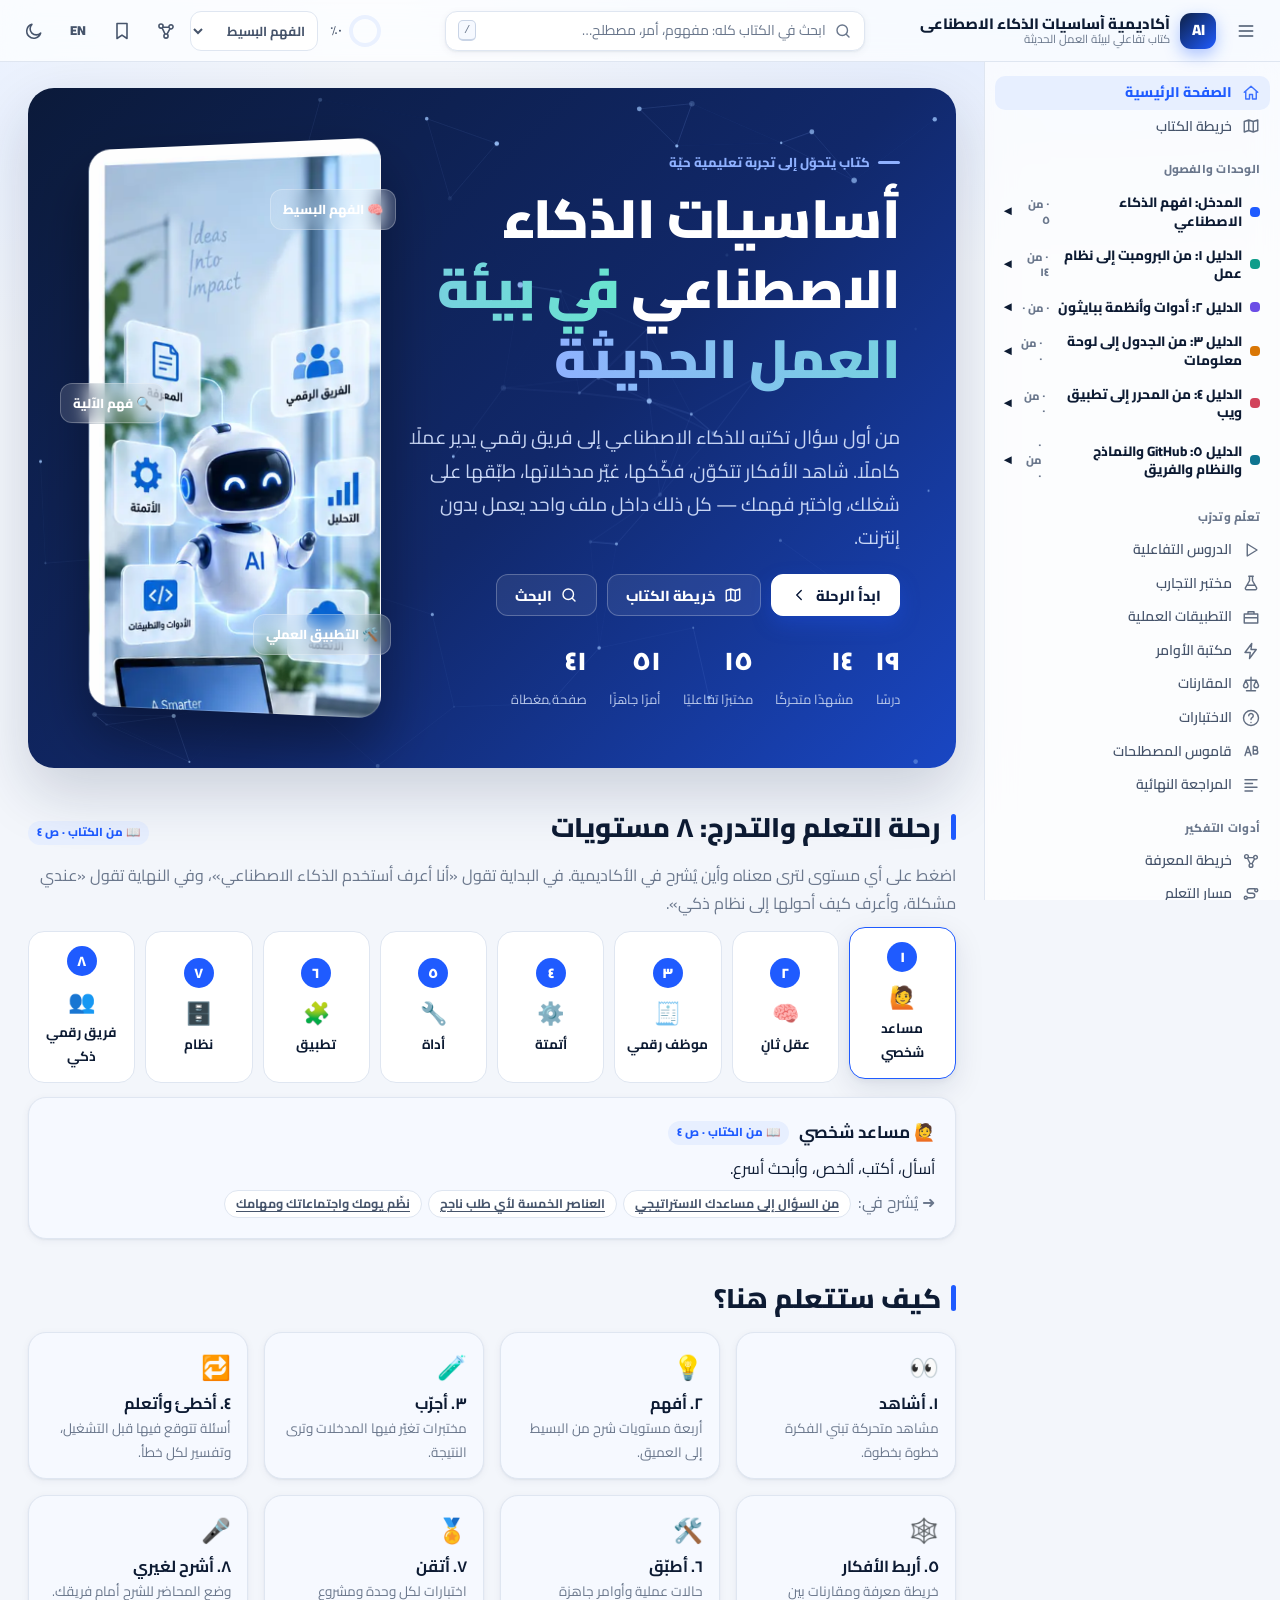
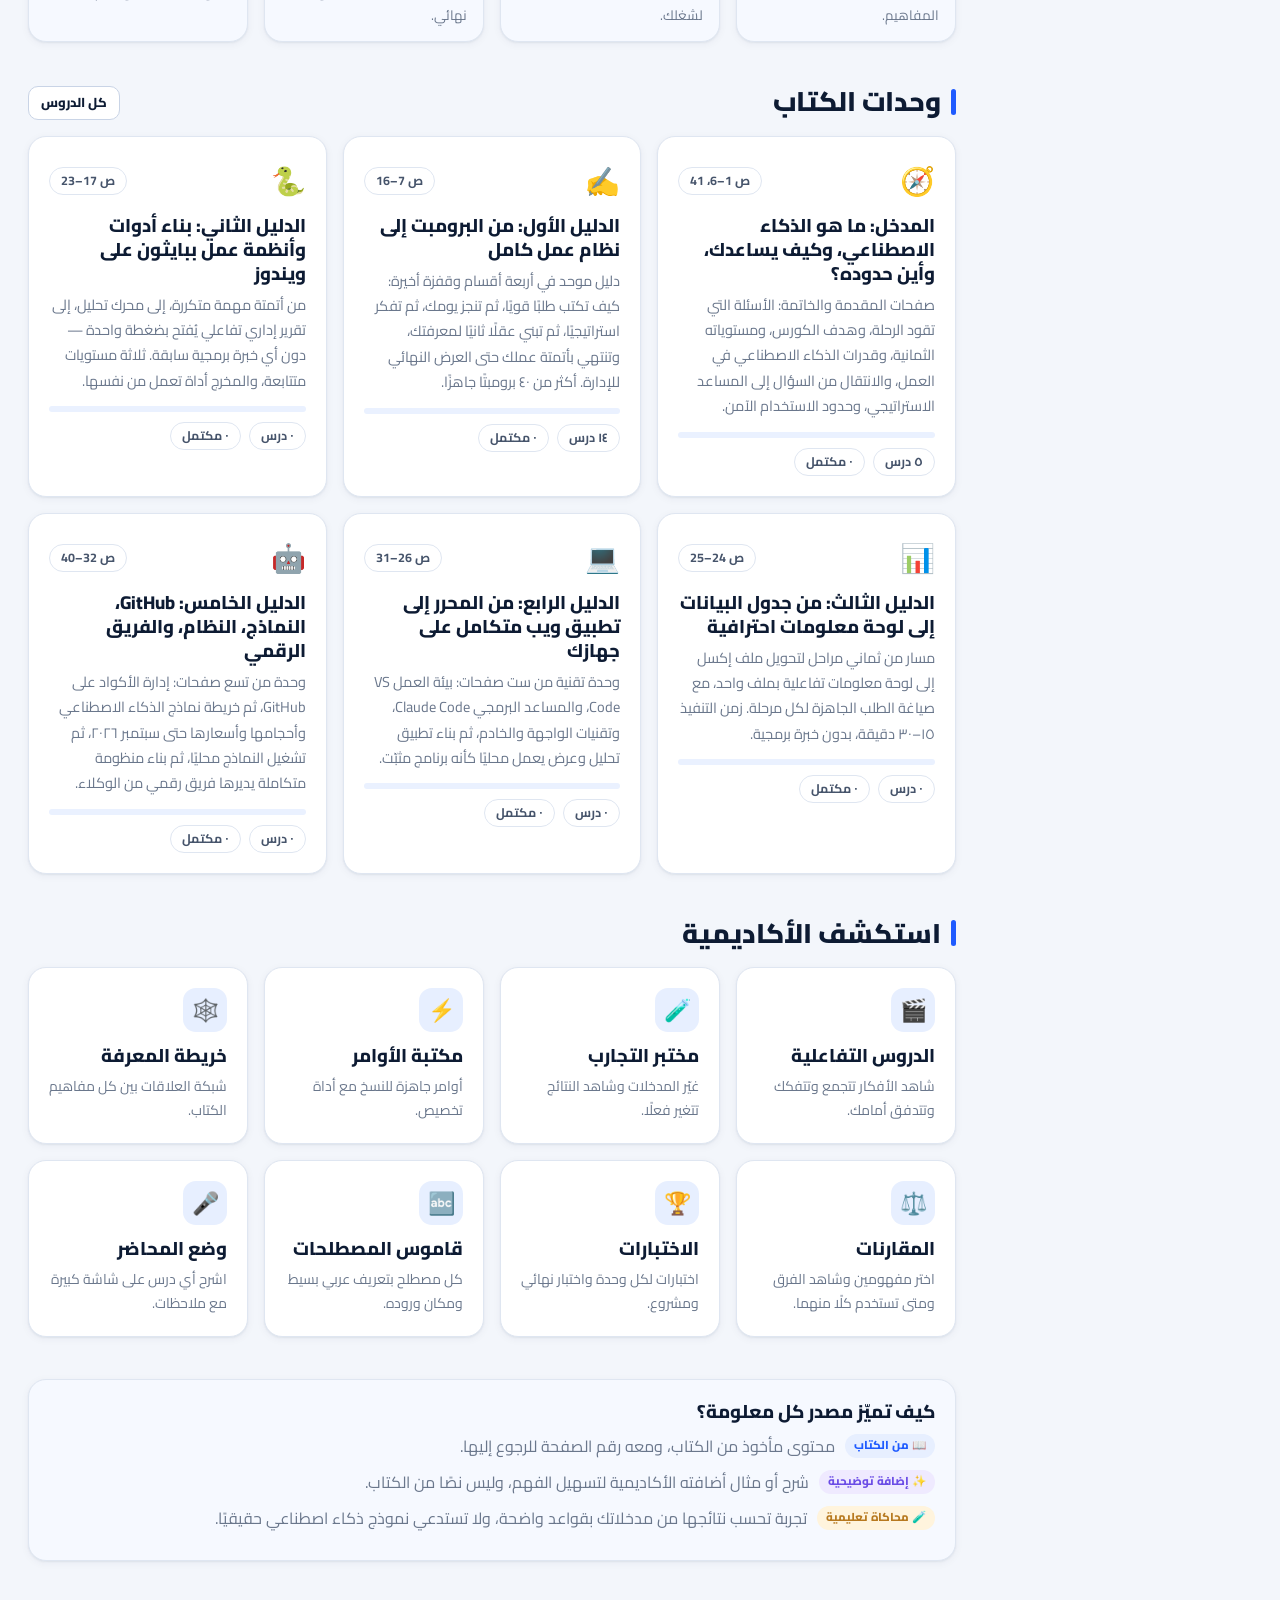
==== academy/AI-Essentials-Academy.html @ 734e6540 "Academy: interactive site engine and content for units 0-4 (work in progress) Co-Authored-By: Claude" ====
<!doctype html>
<html lang="ar" dir="rtl">
<head>
<meta charset="utf-8">
<meta name="viewport" content="width=device-width,initial-scale=1,viewport-fit=cover">
<title>أكاديمية أساسيات الذكاء الاصطناعي</title>
<meta name="description" content="أكاديمية تفاعلية كاملة مبنية على كتاب «أساسيات الذكاء الاصطناعي في بيئة العمل الحديثة» — دروس متدرجة، مشاهد متحركة، مختبرات، مكتبة أوامر، واختبارات. تعمل بدون إنترنت.">
<meta name="color-scheme" content="light dark">
<link rel="icon" href="data:image/svg+xml,%3Csvg xmlns='http://www.w3.org/2000/svg' viewBox='0 0 64 64'%3E%3Crect width='64' height='64' rx='16' fill='%231f5bff'/%3E%3Ctext x='32' y='42' font-size='28' font-family='Arial' font-weight='900' fill='white' text-anchor='middle'%3EAI%3C/text%3E%3C/svg%3E">
<script>
/* apply saved theme + language before first paint (no flash) */
(function(){try{var s=JSON.parse(localStorage.getItem("ai-essentials-academy.v1")||"{}");var d=document.documentElement;
var dark=s.theme==="dark"||((!s.theme||s.theme==="auto")&&window.matchMedia&&matchMedia("(prefers-color-scheme: dark)").matches);d.dataset.theme=dark?"dark":"light";
if(s.lang==="en"){d.lang="en";d.dir="ltr";}}catch(e){}})();
</script>
<style>
/* AI Essentials Academy — design system
   Identity follows the book: deep navy, electric blue, soft-blue cards, Cairo type.
   Tokens build on the Apps Factory token naming (design-factory/core/tokens.css). */
@font-face{font-family:"Cairo";src:url([data-uri]) format("woff2");font-weight:200 1000;font-display:swap}
:root{
  color-scheme:light;
  --bg:#f3f6fb;--bg-grad:radial-gradient(1200px 600px at 85% -10%,#dbe7ff 0,transparent 60%),radial-gradient(900px 500px at -10% 10%,#e8f0ff 0,transparent 55%);
  --surface:#ffffff;--surface-2:#f6f9ff;--surface-3:#eaf1ff;--glass:rgba(255,255,255,.72);
  --ink:#0d1b33;--ink-2:#46546b;--ink-3:#6a778c;
  --line:#dfe6f1;--line-2:#c9d4e6;
  --navy:#0e2147;--navy-2:#16306a;
  --accent:#1f5bff;--accent-2:#3b74ff;--accent-ink:#ffffff;--accent-soft:#e7efff;
  --teal:#0f9d8a;--teal-soft:#e2f6f2;--amber:#b7791f;--amber-soft:#fff4dd;--rose:#d1435b;--rose-soft:#ffe9ed;--violet:#6b4de6;--violet-soft:#efeaff;
  --ok:#0f8a5f;--ok-soft:#e3f6ee;--warn:#9a6400;--warn-soft:#fff3d6;--bad:#c23040;--bad-soft:#ffe8eb;
  --shadow-1:0 1px 2px rgba(14,33,71,.06),0 2px 8px rgba(14,33,71,.05);
  --shadow-2:0 10px 30px rgba(14,33,71,.10),0 2px 6px rgba(14,33,71,.05);
  --shadow-3:0 24px 60px rgba(14,33,71,.18);
  --r-sm:8px;--r-md:12px;--r-lg:18px;--r-xl:26px;
  --font:"Cairo","Segoe UI",Tahoma,Arial,sans-serif;--mono:ui-monospace,"Cascadia Mono",Consolas,monospace;
  --appbar:62px;--sidebar:296px;--ease:cubic-bezier(.2,.7,.2,1);--dur:220ms;
  --u0:#1f5bff;--u1:#0f9d8a;--u2:#6b4de6;--u3:#d97706;--u4:#d1435b;--u5:#0e7490;
}
:root[data-theme="dark"]{
  color-scheme:dark;
  --bg:#070d1a;--bg-grad:radial-gradient(1200px 600px at 85% -10%,#12245a 0,transparent 60%),radial-gradient(900px 500px at -10% 10%,#0e1d44 0,transparent 55%);
  --surface:#0f1729;--surface-2:#131d33;--surface-3:#1a2747;--glass:rgba(15,23,41,.72);
  --ink:#eaf0ff;--ink-2:#b2bed6;--ink-3:#8796b3;
  --line:#22304f;--line-2:#2f3f63;
  --navy:#0a1630;--navy-2:#15275a;
  --accent:#6f9bff;--accent-2:#8fb1ff;--accent-ink:#06122b;--accent-soft:#1a2a55;
  --teal:#3ccfb8;--teal-soft:#0f2f2c;--amber:#f2b552;--amber-soft:#33270f;--rose:#ff8197;--rose-soft:#3a1822;--violet:#a690ff;--violet-soft:#241c4a;
  --ok:#5fd6a4;--ok-soft:#0f3226;--warn:#f2c35a;--warn-soft:#352a0f;--bad:#ff8a98;--bad-soft:#3d1820;
  --shadow-1:0 1px 2px rgba(0,0,0,.35);--shadow-2:0 12px 30px rgba(0,0,0,.35);--shadow-3:0 24px 60px rgba(0,0,0,.5);
  --u0:#6f9bff;--u1:#3ccfb8;--u2:#a690ff;--u3:#f2b552;--u4:#ff8197;--u5:#5cc8e0;
}
*,*::before,*::after{box-sizing:border-box}
html{font-family:var(--font);font-size:16px;-webkit-text-size-adjust:100%;scroll-padding-top:calc(var(--appbar) + 16px)}
body{margin:0;background:var(--bg);background-image:var(--bg-grad);background-attachment:fixed;color:var(--ink);line-height:1.75;min-width:300px}
html[lang="en"] body{line-height:1.6}
button,input,select,textarea{font:inherit;color:inherit}
button{cursor:pointer}
a{color:var(--accent);text-decoration-thickness:1px;text-underline-offset:3px}
img{max-width:100%;display:block}
:focus-visible{outline:3px solid var(--accent);outline-offset:2px;border-radius:6px}
::selection{background:var(--accent-soft)}
[hidden]{display:none!important}
.sr{position:absolute!important;width:1px;height:1px;overflow:hidden;clip:rect(0 0 0 0);white-space:nowrap}
.skip{position:fixed;top:8px;inset-inline-start:8px;z-index:200;background:var(--surface);padding:8px 14px;border-radius:8px;transform:translateY(-200%)}
.skip:focus{transform:none}
code,kbd,.mono{font-family:var(--mono);font-size:.9em;direction:ltr;unicode-bidi:isolate}
kbd{border:1px solid var(--line-2);border-bottom-width:2px;border-radius:5px;padding:0 5px;background:var(--surface-2);font-size:.75em}
.ltr{direction:ltr;unicode-bidi:isolate}

/* ---------- App bar ---------- */
.appbar{position:fixed;inset-inline:0;top:0;height:var(--appbar);z-index:60;display:flex;align-items:center;gap:10px;padding:0 14px;background:var(--glass);backdrop-filter:saturate(1.6) blur(14px);-webkit-backdrop-filter:saturate(1.6) blur(14px);border-bottom:1px solid var(--line)}
.brand{display:flex;align-items:center;gap:10px;text-decoration:none;color:var(--ink);min-width:0}
.brand-mark{width:36px;height:36px;border-radius:11px;background:linear-gradient(135deg,var(--navy) 0,var(--accent) 100%);display:grid;place-items:center;color:#fff;font-weight:900;font-size:15px;box-shadow:0 6px 16px rgba(31,91,255,.35);flex:none}
.brand-text{display:flex;flex-direction:column;line-height:1.15;min-width:0}
.brand-text b{font-size:15px;font-weight:800;white-space:nowrap;overflow:hidden;text-overflow:ellipsis}
.brand-text small{font-size:11.5px;color:var(--ink-3);white-space:nowrap}
.searchbtn{flex:1;max-width:420px;margin-inline:auto;display:flex;align-items:center;gap:8px;height:40px;padding:0 12px;border-radius:12px;border:1px solid var(--line);background:var(--surface);color:var(--ink-3);font-size:14px;box-shadow:var(--shadow-1)}
.searchbtn span{flex:1;text-align:start}
.bar-actions{display:flex;align-items:center;gap:4px}
.iconbtn{width:40px;height:40px;border-radius:11px;border:1px solid transparent;background:transparent;display:inline-grid;place-items:center;color:var(--ink-2);position:relative;flex:none}
.iconbtn:hover{background:var(--surface-3);color:var(--ink)}
.iconbtn[aria-pressed="true"]{background:var(--accent-soft);color:var(--accent)}
.iconbtn .dot{position:absolute;top:7px;inset-inline-end:7px;min-width:16px;height:16px;border-radius:8px;background:var(--accent);color:var(--accent-ink);font-size:10px;font-weight:800;display:grid;place-items:center;padding:0 4px}
.ring{display:flex;align-items:center;gap:6px;padding:0 8px;height:40px;border-radius:12px;text-decoration:none;color:var(--ink-2);font-weight:700;font-size:13px}
.ring:hover{background:var(--surface-3)}
.ring svg{transform:rotate(-90deg)}
.lvl{height:40px;border-radius:11px;border:1px solid var(--line);background:var(--surface);padding:0 8px;font-size:13px;font-weight:700;color:var(--ink-2);max-width:150px}
.lang{font-weight:900;font-size:13px}
.menu-btn{display:none}
.readbar{position:fixed;top:var(--appbar);inset-inline:0;height:3px;z-index:59;background:transparent}
.readbar i{display:block;height:100%;width:0;background:linear-gradient(90deg,var(--accent),var(--teal));transition:width 80ms linear}
html[dir="rtl"] .readbar i{margin-inline-start:auto}

/* ---------- Sidebar ---------- */
.sidebar{position:fixed;top:var(--appbar);bottom:0;inset-inline-start:0;width:var(--sidebar);z-index:50;background:var(--glass);backdrop-filter:blur(14px);-webkit-backdrop-filter:blur(14px);border-inline-end:1px solid var(--line);overflow-y:auto;padding:14px 10px 40px;scrollbar-width:thin;transition:transform var(--dur) var(--ease)}
body.nav-collapsed .sidebar{transform:translateX(100%)}
html[dir="ltr"] body.nav-collapsed .sidebar{transform:translateX(-100%)}
.nav-group{margin-bottom:10px}
.nav-label{font-size:11.5px;font-weight:800;letter-spacing:.02em;color:var(--ink-3);padding:6px 10px;text-transform:uppercase}
.nav a,.nav button.navlink{display:flex;align-items:center;gap:10px;width:100%;padding:7px 10px;border-radius:10px;color:var(--ink-2);text-decoration:none;font-size:14px;font-weight:600;border:0;background:none;text-align:start;line-height:1.4}
.nav a:hover,.nav button.navlink:hover{background:var(--surface-3);color:var(--ink)}
.nav a[aria-current="page"]{background:var(--accent-soft);color:var(--accent);font-weight:800}
.nav .ico{width:18px;height:18px;flex:none;opacity:.85}
.unit-toggle{display:flex;align-items:center;gap:8px;width:100%;padding:8px 10px;border-radius:10px;border:0;background:none;text-align:start;color:var(--ink);font-weight:800;font-size:13.5px;line-height:1.35}
.unit-toggle:hover{background:var(--surface-3)}
.unit-toggle .chev{margin-inline-start:auto;transition:transform var(--dur)}
.unit-toggle[aria-expanded="false"] .chev{transform:rotate(90deg)}
html[dir="ltr"] .unit-toggle[aria-expanded="false"] .chev{transform:rotate(-90deg)}
.unit-dot{width:10px;height:10px;border-radius:4px;flex:none}
.unit-lessons{padding-inline-start:14px;border-inline-start:2px solid var(--line);margin-inline-start:14px}
.unit-lessons a{font-size:13.2px;font-weight:600;padding:6px 10px}
.lesson-state{width:16px;height:16px;border-radius:50%;border:2px solid var(--line-2);flex:none;display:grid;place-items:center}
.lesson-state.done{background:var(--ok);border-color:var(--ok)}
.lesson-state.done::after{content:"";width:6px;height:3px;border:2px solid #fff;border-top:0;border-inline-end:0;transform:rotate(-45deg) translate(1px,-1px)}
html[dir="rtl"] .lesson-state.done::after{transform:rotate(-45deg) scaleX(-1) translate(-1px,-1px)}
.lesson-state.seen{border-color:var(--accent)}
.scrim{position:fixed;inset:0;background:rgba(5,12,28,.45);z-index:45;opacity:0;pointer-events:none;transition:opacity var(--dur)}

/* ---------- Main ---------- */
.main{padding:calc(var(--appbar) + 26px) 28px 80px;margin-inline-start:var(--sidebar);transition:margin var(--dur) var(--ease);min-height:100vh}
body.nav-collapsed .main{margin-inline-start:0}
.wrap{max-width:1120px;margin:0 auto}
.narrow{max-width:860px;margin:0 auto}
.view-enter{animation:viewIn .38s var(--ease)}
@keyframes viewIn{from{opacity:0;transform:translateY(10px)}to{opacity:1;transform:none}}
h1,h2,h3,h4{line-height:1.3;margin:0 0 .5em;color:var(--ink)}
h1[tabindex="-1"]:focus{outline:none}
h1{font-size:clamp(28px,4vw,44px);font-weight:900;letter-spacing:-.01em}
h2{font-size:clamp(21px,2.4vw,27px);font-weight:850}
h3{font-size:18.5px;font-weight:800}
h4{font-size:16px;font-weight:800}
p{margin:0 0 .9em}
.lead{font-size:clamp(16.5px,1.6vw,19px);color:var(--ink-2)}
.muted{color:var(--ink-3)}
.eyebrow{display:inline-flex;align-items:center;gap:8px;font-size:13px;font-weight:800;color:var(--accent);margin-bottom:10px}
.eyebrow::before{content:"";width:22px;height:3px;border-radius:2px;background:currentColor}
.section{margin:42px 0}
.section-head{display:flex;align-items:flex-end;justify-content:space-between;gap:16px;margin-bottom:16px;flex-wrap:wrap}
.section-head h2{margin:0;display:flex;align-items:center;gap:10px}
.section-head h2::before{content:"";width:5px;height:26px;border-radius:3px;background:var(--accent)}
.grid{display:grid;gap:16px}
.g2{grid-template-columns:repeat(auto-fit,minmax(min(100%,320px),1fr))}
.g3{grid-template-columns:repeat(auto-fit,minmax(min(100%,250px),1fr))}
.g4{grid-template-columns:repeat(auto-fit,minmax(min(100%,200px),1fr))}
.row{display:flex;gap:10px;align-items:center;flex-wrap:wrap}
.spacer{flex:1}

/* ---------- Cards & chips ---------- */
.card{background:var(--surface);border:1px solid var(--line);border-radius:var(--r-lg);padding:20px;box-shadow:var(--shadow-1);position:relative}
.card.soft{background:var(--surface-2)}
.card.hover{transition:transform var(--dur) var(--ease),box-shadow var(--dur),border-color var(--dur)}
.card.hover:hover{transform:translateY(-3px);box-shadow:var(--shadow-2);border-color:var(--line-2)}
a.card{text-decoration:none;color:inherit;display:block}
.card h3{margin-bottom:6px}
.card-ico{width:44px;height:44px;border-radius:13px;display:grid;place-items:center;background:var(--accent-soft);color:var(--accent);margin-bottom:12px}
.chip{display:inline-flex;align-items:center;gap:6px;height:28px;padding:0 11px;border-radius:999px;border:1px solid var(--line);background:var(--surface);font-size:12.5px;font-weight:700;color:var(--ink-2);white-space:nowrap}
button.chip:hover{border-color:var(--accent);color:var(--accent)}
.chip[aria-pressed="true"],.chip.on{background:var(--accent);border-color:var(--accent);color:var(--accent-ink)}
.badge{display:inline-flex;align-items:center;gap:5px;font-size:11.5px;font-weight:800;padding:2px 9px;border-radius:999px;white-space:nowrap;line-height:1.7}
.badge.book{background:var(--accent-soft);color:var(--accent)}
.badge.add{background:var(--violet-soft);color:var(--violet)}
.badge.sim{background:var(--amber-soft);color:var(--amber)}
.badge.ok{background:var(--ok-soft);color:var(--ok)}
.badge.u{color:#fff}
.pg{display:inline-flex;align-items:center;gap:3px;font-size:11px;font-weight:800;padding:0 7px;border-radius:6px;background:var(--accent-soft);color:var(--accent);text-decoration:none;vertical-align:middle;line-height:1.8;margin-inline:2px;border:0}
.pg:hover{background:var(--accent);color:var(--accent-ink)}
.btn{display:inline-flex;align-items:center;justify-content:center;gap:8px;height:42px;padding:0 18px;border-radius:12px;border:1px solid var(--line-2);background:var(--surface);color:var(--ink);font-weight:800;font-size:14.5px;text-decoration:none;transition:background var(--dur),transform 120ms,box-shadow var(--dur);white-space:nowrap}
.btn:hover{background:var(--surface-3)}
.btn:active{transform:scale(.98)}
.btn.primary{background:var(--accent);border-color:var(--accent);color:var(--accent-ink);box-shadow:0 8px 20px rgba(31,91,255,.28)}
.btn.primary:hover{background:var(--accent-2)}
.btn.ghost{background:transparent;border-color:transparent}
.btn.ghost:hover{background:var(--surface-3)}
.btn.sm{height:34px;padding:0 12px;font-size:13px;border-radius:10px}
.btn.danger{color:var(--bad);border-color:var(--bad-soft)}
.btn:disabled{opacity:.5;cursor:not-allowed}
.callout{border-radius:var(--r-md);padding:14px 16px;border:1px solid var(--line);background:var(--surface-2);margin:14px 0}
.callout.tip{background:var(--teal-soft);border-color:transparent}
.callout.warn{background:var(--amber-soft);border-color:transparent}
.callout.bad{background:var(--bad-soft);border-color:transparent}
.callout.key{background:linear-gradient(135deg,var(--navy),var(--navy-2));color:#eaf0ff;border:0}
.callout.key strong{color:#fff}
.callout b.t,.callout strong.t{display:block;margin-bottom:4px}
.empty{text-align:center;padding:40px 16px;color:var(--ink-3)}
.empty .big{font-size:40px;margin-bottom:6px}

/* ---------- Prose (rendered markdown) ---------- */
.prose{font-size:16.5px}
.prose p{margin:0 0 1em}
.prose ul,.prose ol{margin:0 0 1em;padding-inline-start:1.3em}
.prose li{margin:.25em 0}
.prose li::marker{color:var(--accent)}
.prose strong{font-weight:800;color:var(--ink)}
.prose h4{margin-top:1.2em}
.prose blockquote{margin:1em 0;padding:10px 16px;border-inline-start:4px solid var(--accent);background:var(--surface-2);border-radius:0 10px 10px 0;color:var(--ink-2)}
html[dir="rtl"] .prose blockquote{border-radius:10px 0 0 10px}
.prose table{width:100%;border-collapse:collapse;margin:1em 0;font-size:14.5px;display:block;overflow-x:auto}
.prose th,.prose td{border-bottom:1px solid var(--line);padding:8px 10px;text-align:start;vertical-align:top}
.prose th{background:var(--surface-3);font-weight:800}
.term{border:0;background:none;padding:0;color:inherit;font:inherit;font-weight:700;border-bottom:2px dotted var(--accent);cursor:help}
.xref{font-weight:700}

/* ---------- Home ---------- */
.hero{position:relative;border-radius:var(--r-xl);overflow:hidden;background:linear-gradient(135deg,#0b1a3a 0,#11286a 55%,#1f5bff 130%);color:#eaf0ff;padding:clamp(26px,5vw,56px);min-height:440px;display:grid;grid-template-columns:1.25fr .75fr;gap:30px;align-items:center;box-shadow:var(--shadow-3);isolation:isolate}
.hero canvas{position:absolute;inset:0;width:100%;height:100%;z-index:-1;opacity:.9}
.hero h1{color:#fff;font-size:clamp(30px,4.6vw,54px)}
.hero h1 em{font-style:normal;background:linear-gradient(90deg,#8fb1ff,#69e3cf);-webkit-background-clip:text;background-clip:text;color:transparent}
.hero .lead{color:#c8d6f5}
.hero .btn{border-color:rgba(255,255,255,.25);background:rgba(255,255,255,.08);color:#fff}
.hero .btn:hover{background:rgba(255,255,255,.16)}
.hero .btn.primary{background:#fff;color:#0b1a3a;border-color:#fff}
.hero-art{position:relative;height:100%;min-height:360px}
.hero-art .photo{position:absolute;inset:0;border-radius:22px;background-size:cover;background-position:center top;box-shadow:0 30px 60px rgba(0,0,0,.4);transform:perspective(900px) rotateY(-8deg);border:1px solid rgba(255,255,255,.2)}
html[dir="ltr"] .hero-art .photo{transform:perspective(900px) rotateY(8deg)}
.floaty{position:absolute;padding:8px 12px;border-radius:12px;background:rgba(255,255,255,.14);backdrop-filter:blur(10px);-webkit-backdrop-filter:blur(10px);border:1px solid rgba(255,255,255,.25);font-size:13px;font-weight:800;color:#fff;animation:floaty 6s ease-in-out infinite}
@keyframes floaty{50%{transform:translateY(-8px)}}
.stats{display:flex;gap:22px;flex-wrap:wrap;margin-top:22px}
.stat b{display:block;font-size:26px;font-weight:900;color:#fff}
.stat span{font-size:13px;color:#b9c8ea}
.journey{display:grid;grid-template-columns:repeat(8,1fr);gap:10px;position:relative}
.jstep{background:var(--surface);border:1px solid var(--line);border-radius:16px;padding:14px 10px;text-align:center;position:relative;transition:transform var(--dur),box-shadow var(--dur);cursor:pointer;color:inherit;font:inherit}
.jstep:hover,.jstep[aria-pressed="true"]{transform:translateY(-4px);box-shadow:var(--shadow-2);border-color:var(--accent)}
.jstep .n{width:30px;height:30px;border-radius:50%;background:var(--accent);color:#fff;display:grid;place-items:center;margin:0 auto 6px;font-weight:900;font-size:14px}
.jstep b{display:block;font-size:13.5px}
.unit-card{overflow:hidden}
.unit-card::before{content:"";position:absolute;inset-inline-start:0;top:0;bottom:0;width:5px;background:var(--uc)}
.unit-card .meta{display:flex;gap:8px;flex-wrap:wrap;margin-top:10px}
.bar{height:6px;border-radius:3px;background:var(--surface-3);overflow:hidden}
.bar i{display:block;height:100%;background:var(--uc,var(--accent));border-radius:3px;transition:width .6s var(--ease)}

/* ---------- Lesson ---------- */
.crumbs{display:flex;gap:6px;align-items:center;flex-wrap:wrap;font-size:13px;color:var(--ink-3);margin-bottom:14px}
.crumbs a{color:var(--ink-3);text-decoration:none}
.crumbs a:hover{color:var(--accent)}
.lesson-head{position:relative;border-radius:var(--r-xl);padding:clamp(22px,4vw,40px);background:linear-gradient(135deg,var(--navy),var(--navy-2));color:#eaf0ff;overflow:hidden;margin-bottom:22px;box-shadow:var(--shadow-2)}
.lesson-head::after{content:"";position:absolute;width:420px;height:420px;border-radius:50%;background:radial-gradient(circle,var(--uc) 0,transparent 70%);opacity:.45;inset-inline-end:-120px;top:-160px;pointer-events:none}
.lesson-head h1{color:#fff;font-size:clamp(26px,3.6vw,40px);position:relative;z-index:1}
.lesson-head .lead{color:#c8d6f5;position:relative;z-index:1;max-width:760px}
.lesson-head .row{position:relative;z-index:1}
.lesson-head .chip{background:rgba(255,255,255,.1);border-color:rgba(255,255,255,.2);color:#eaf0ff}
.lesson-head .pg{background:rgba(255,255,255,.16);color:#fff}
.layout-lesson{display:grid;grid-template-columns:minmax(0,1fr) 250px;gap:28px;align-items:start}
.toc{position:sticky;top:calc(var(--appbar) + 20px);font-size:13.5px}
.toc a{display:block;padding:5px 10px;border-inline-start:2px solid var(--line);color:var(--ink-3);text-decoration:none;font-weight:600}
.toc a.on{border-color:var(--accent);color:var(--accent);font-weight:800}
.toc .card{padding:14px}
.lesson-section{margin-bottom:34px;scroll-margin-top:calc(var(--appbar) + 20px)}
.sec-title{display:flex;align-items:center;gap:10px;flex-wrap:wrap;margin-bottom:12px}
.sec-title h2{margin:0;font-size:22px}
.sec-ico{width:38px;height:38px;border-radius:12px;display:grid;place-items:center;font-size:19px;background:var(--accent-soft);flex:none}
.levels{display:flex;gap:6px;padding:5px;border-radius:14px;background:var(--surface-3);margin-bottom:14px;overflow-x:auto;scrollbar-width:none}
.levels button{flex:1;min-width:max-content;border:0;background:transparent;padding:9px 14px;border-radius:10px;font-weight:800;font-size:14px;color:var(--ink-2);display:flex;align-items:center;justify-content:center;gap:6px}
.levels button[aria-selected="true"]{background:var(--surface);color:var(--accent);box-shadow:var(--shadow-1)}
.level-panel{animation:viewIn .3s var(--ease)}
.qcard{display:grid;grid-template-columns:repeat(auto-fit,minmax(min(100%,240px),1fr));gap:10px}
.qcard .q{border:1px solid var(--line);border-radius:14px;padding:12px 14px;background:var(--surface)}
.qcard .q b{display:flex;gap:6px;align-items:center;font-size:13px;color:var(--accent);margin-bottom:4px}
.qcard .q p{margin:0;font-size:14.5px;color:var(--ink-2)}
.keypoints{list-style:none;padding:0;margin:0;display:grid;gap:8px}
.keypoints li{display:flex;gap:10px;align-items:flex-start;padding:10px 14px;border-radius:12px;background:var(--surface-2);border:1px solid var(--line)}
.keypoints li::before{content:"✦";color:var(--accent);font-weight:900}
.pager{display:grid;grid-template-columns:1fr 1fr;gap:14px;margin-top:40px}
.pager a{display:block;padding:16px 18px;border-radius:16px;border:1px solid var(--line);background:var(--surface);text-decoration:none;color:var(--ink);transition:border-color var(--dur),transform var(--dur)}
.pager a:hover{border-color:var(--accent);transform:translateY(-2px)}
.pager small{display:block;color:var(--ink-3);font-weight:700;font-size:12.5px}
.pager b{font-size:15.5px}
.pager .next{text-align:end}
.related{display:flex;flex-wrap:wrap;gap:8px}
.note-box textarea{width:100%;min-height:110px;border-radius:12px;border:1px solid var(--line);background:var(--surface);padding:12px;resize:vertical;line-height:1.6}
.save-state{font-size:12.5px;color:var(--ink-3)}

/* ---------- Scenes ---------- */
.scene{border-radius:var(--r-lg);border:1px solid var(--line);background:var(--surface);overflow:hidden;box-shadow:var(--shadow-1)}
.scene-top{display:flex;align-items:center;gap:10px;padding:12px 16px;border-bottom:1px solid var(--line);flex-wrap:wrap}
.scene-top h3{margin:0;font-size:16px}
.stage{position:relative;background:linear-gradient(180deg,var(--surface-2),var(--surface));aspect-ratio:16/8.4;min-height:240px}
.stage svg{width:100%;height:100%;display:block}
.stage svg text{font-family:var(--font)}
.s-el{transition:transform .7s var(--ease),opacity .55s var(--ease),fill .4s,stroke .4s;transform-box:fill-box;transform-origin:center}
.s-el.clickable{cursor:pointer}
.s-el.clickable:hover .s-box,.s-el.clickable:focus .s-box{stroke:var(--accent);stroke-width:2.5}
.s-el.dim{opacity:.18}
.s-el.hide{opacity:0;pointer-events:none}
.s-el.pulse .s-box{animation:pulse 1.4s ease-in-out infinite}
@keyframes pulse{50%{stroke-width:4;stroke:var(--accent)}}
.s-box{fill:var(--surface);stroke:var(--line-2);stroke-width:1.5}
.s-el.hl .s-box{fill:var(--accent-soft);stroke:var(--accent);stroke-width:2.2}
.s-el.good .s-box{fill:var(--ok-soft);stroke:var(--ok)}
.s-el.bad .s-box{fill:var(--bad-soft);stroke:var(--bad)}
.s-el.warn .s-box{fill:var(--warn-soft);stroke:var(--warn)}
.s-label{fill:var(--ink);font-weight:800;font-size:19px}
.s-sub{fill:var(--ink-3);font-weight:700;font-size:14px}
.s-ico{font-size:26px}
.s-link{stroke:var(--line-2);stroke-width:2;fill:none;transition:opacity .5s,stroke .4s}
.s-link.on{stroke:var(--accent);stroke-dasharray:6 6;animation:dash 1s linear infinite}
.s-link.hide{opacity:0}
@keyframes dash{to{stroke-dashoffset:-24}}
.s-dot{fill:var(--accent)}
.s-zone{fill:var(--accent);opacity:.08;transition:opacity .5s}
.caption{padding:14px 18px;min-height:92px;border-top:1px solid var(--line);font-size:15.5px}
.caption b.step-t{display:block;color:var(--accent);font-size:13px;margin-bottom:2px}
.caption p{margin:0}
.scene-ctrl{display:flex;align-items:center;gap:6px;padding:10px 12px;border-top:1px solid var(--line);background:var(--surface-2);flex-wrap:wrap}
.steps-dots{display:flex;gap:5px;margin-inline:6px;flex-wrap:wrap}
.steps-dots button{width:26px;height:26px;border-radius:8px;border:1px solid var(--line-2);background:var(--surface);font-size:12px;font-weight:800;color:var(--ink-2)}
.steps-dots button[aria-current="step"]{background:var(--accent);color:var(--accent-ink);border-color:var(--accent)}
.speed{height:34px;border-radius:10px;border:1px solid var(--line);background:var(--surface);font-size:13px;font-weight:700;padding:0 6px}
.info-pop{position:absolute;max-width:280px;background:var(--surface);border:1px solid var(--line-2);border-radius:12px;box-shadow:var(--shadow-2);padding:10px 12px;font-size:13.5px;z-index:5;animation:viewIn .2s}
.info-pop b{display:block;color:var(--accent)}
.predict{padding:14px 18px;border-top:1px solid var(--line);background:var(--amber-soft)}
.predict .opts{display:flex;gap:8px;flex-wrap:wrap;margin-top:8px}

/* ---------- Labs ---------- */
.lab{border-radius:var(--r-lg);border:1px solid var(--line);background:var(--surface);box-shadow:var(--shadow-1);overflow:hidden}
.lab-head{padding:16px 18px;border-bottom:1px solid var(--line);display:flex;gap:12px;align-items:flex-start;flex-wrap:wrap}
.lab-head h3{margin:0}
.lab-body{display:grid;grid-template-columns:minmax(0,.9fr) minmax(0,1.1fr);gap:0}
.lab-in{padding:18px;border-inline-end:1px solid var(--line);background:var(--surface-2)}
.lab-out{padding:18px;min-width:0}
.lab-why{padding:14px 18px;border-top:1px solid var(--line);background:var(--teal-soft)}
.lab-lesson{padding:12px 18px;border-top:1px solid var(--line);font-weight:700}
.field{margin-bottom:14px}
.field>label,.field>.lbl{display:flex;justify-content:space-between;gap:8px;font-weight:800;font-size:13.5px;margin-bottom:5px}
.field output,.field .val{color:var(--accent);font-weight:900}
.field input[type=text],.field input[type=number],.field textarea,.field select{width:100%;border:1px solid var(--line-2);border-radius:10px;background:var(--surface);padding:9px 11px;font-size:14.5px}
.field textarea{min-height:76px;resize:vertical;line-height:1.55}
.field small{display:block;color:var(--ink-3);font-size:12.5px;margin-top:3px}
input[type=range]{width:100%;accent-color:var(--accent)}
input[type=checkbox],input[type=radio]{accent-color:var(--accent);width:17px;height:17px}
.check{display:flex;gap:8px;align-items:center;font-weight:600;font-size:14px;margin:5px 0;cursor:pointer}
.meter{height:12px;border-radius:7px;background:var(--surface-3);overflow:hidden}
.meter i{display:block;height:100%;border-radius:7px;transition:width .5s var(--ease),background .4s}
.kpis{display:grid;grid-template-columns:repeat(auto-fit,minmax(130px,1fr));gap:10px;margin-bottom:12px}
.kpi{border:1px solid var(--line);border-radius:14px;padding:10px 12px;background:var(--surface)}
.kpi small{display:block;color:var(--ink-3);font-weight:700;font-size:12px}
.kpi b{font-size:22px;font-weight:900}
.kpi.bad b{color:var(--bad)}.kpi.ok b{color:var(--ok)}
.tbl{width:100%;border-collapse:collapse;font-size:13.5px}
.tbl th,.tbl td{padding:6px 8px;border-bottom:1px solid var(--line);text-align:start;white-space:nowrap}
.tbl th{background:var(--surface-3);font-weight:800;position:sticky;top:0}
.tbl tr.flag td{background:var(--bad-soft)}
.tbl tr.warnrow td{background:var(--warn-soft)}
.tbl-wrap{max-height:280px;overflow:auto;border:1px solid var(--line);border-radius:12px}
.bars .b{display:grid;grid-template-columns:110px 1fr 54px;gap:8px;align-items:center;font-size:13.5px;margin:5px 0}
.bars .b i{display:block;height:16px;border-radius:5px;background:var(--accent);transition:width .45s var(--ease)}
.bars .b span{font-weight:800;text-align:end;font-variant-numeric:tabular-nums}
.log{font-family:var(--mono);font-size:12.5px;background:#0b1428;color:#cfe0ff;border-radius:12px;padding:12px;max-height:240px;overflow:auto;direction:ltr;text-align:left;line-height:1.6}
.log .ar{font-family:var(--font);direction:rtl;unicode-bidi:isolate}
.log .ok{color:#7ff0c0}.log .bad{color:#ff9aa8}.log .warn{color:#ffd77a}.log .dim{color:#7f93bd}
.tokens{display:flex;flex-wrap:wrap;gap:4px;margin:8px 0}
.tok{padding:2px 7px;border-radius:6px;font-size:13.5px;font-weight:700;border:1px solid transparent}
.prob{display:grid;grid-template-columns:90px 1fr 48px;gap:8px;align-items:center;font-size:13.5px;margin:4px 0}
.prob i{display:block;height:14px;border-radius:4px;background:var(--violet)}
.prob.pick i{background:var(--accent)}
.prob.pick b{color:var(--accent)}
.pipeline{display:flex;gap:6px;flex-wrap:wrap;align-items:center}
.pipe{padding:7px 11px;border-radius:10px;border:1px solid var(--line-2);font-size:13px;font-weight:800;background:var(--surface);transition:all .3s}
.pipe.run{border-color:var(--accent);background:var(--accent-soft);color:var(--accent)}
.pipe.ok{border-color:var(--ok);background:var(--ok-soft);color:var(--ok)}
.pipe.bad{border-color:var(--bad);background:var(--bad-soft);color:var(--bad)}
.pipe-arrow{color:var(--ink-3)}
.verdict{border-radius:14px;padding:14px 16px;font-weight:700}
.verdict.ok{background:var(--ok-soft);color:var(--ok)}
.verdict.bad{background:var(--bad-soft);color:var(--bad)}
.verdict.warn{background:var(--warn-soft);color:var(--warn)}
.verdict big{display:block;font-size:20px;font-weight:900}

/* ---------- Prompts ---------- */
.prompt{display:flex;flex-direction:column;gap:10px}
.prompt-text{position:relative;border-radius:14px;background:var(--surface-2);border:1px solid var(--line);padding:14px 16px;font-size:15px;line-height:1.8;white-space:pre-wrap}
.prompt-text .var{background:var(--amber-soft);color:var(--amber);border-radius:6px;padding:0 5px;font-weight:800}
.prompt-text .var.filled{background:var(--ok-soft);color:var(--ok)}
.prompt-meta{display:grid;grid-template-columns:repeat(auto-fit,minmax(min(100%,220px),1fr));gap:8px;font-size:14px}
.prompt-meta div{padding:9px 12px;border-radius:12px;background:var(--surface-2)}
.prompt-meta b{display:block;font-size:12.5px;color:var(--ink-3)}
.vars{display:grid;grid-template-columns:repeat(auto-fit,minmax(min(100%,220px),1fr));gap:8px}
.vars input{width:100%;border:1px solid var(--line-2);border-radius:10px;background:var(--surface);padding:7px 10px;font-size:14px}
.vars label{font-size:12.5px;font-weight:800;color:var(--ink-3)}
.filters{display:flex;gap:8px;flex-wrap:wrap;align-items:center;margin-bottom:16px}
.filters select,.filters input{height:38px;border-radius:11px;border:1px solid var(--line-2);background:var(--surface);padding:0 10px;font-size:14px}
.filters input{min-width:200px;flex:1}
details.prompt-card{border:1px solid var(--line);border-radius:16px;background:var(--surface);box-shadow:var(--shadow-1);transition:border-color var(--dur)}
details.prompt-card[open]{border-color:var(--line-2)}
details.prompt-card>summary{list-style:none;padding:14px 16px;cursor:pointer;display:flex;gap:10px;align-items:flex-start}
details.prompt-card>summary::-webkit-details-marker{display:none}
details.prompt-card>summary .t{flex:1;min-width:0}
details.prompt-card>summary b{display:block;font-size:15.5px}
details.prompt-card>summary small{color:var(--ink-3);font-size:13px}
details.prompt-card .pbody{padding:0 16px 16px}

/* ---------- Quiz ---------- */
.quiz-q{border:1px solid var(--line);border-radius:16px;padding:18px;background:var(--surface);margin-bottom:14px}
.quiz-q h4{font-size:16.5px}
.opt{display:flex;gap:10px;align-items:flex-start;width:100%;text-align:start;padding:11px 14px;border-radius:12px;border:1.5px solid var(--line);background:var(--surface);margin:6px 0;font-size:15px;font-weight:600;line-height:1.55;transition:border-color var(--dur),background var(--dur)}
.opt:hover:not(:disabled){border-color:var(--accent)}
.opt .k{width:24px;height:24px;border-radius:7px;background:var(--surface-3);display:grid;place-items:center;font-size:12px;font-weight:900;flex:none}
.opt.right{border-color:var(--ok);background:var(--ok-soft)}
.opt.wrong{border-color:var(--bad);background:var(--bad-soft)}
.opt:disabled{cursor:default}
.explain{margin-top:10px;padding:12px 14px;border-radius:12px;font-size:14.5px;animation:viewIn .25s}
.explain.right{background:var(--ok-soft)}
.explain.wrong{background:var(--bad-soft)}
.order-list{list-style:none;margin:0;padding:0;display:grid;gap:6px}
.order-list li{display:flex;align-items:center;gap:8px;padding:9px 12px;border-radius:12px;border:1.5px solid var(--line);background:var(--surface);font-weight:700;font-size:14.5px}
.order-list li .mv{margin-inline-start:auto;display:flex;gap:4px}
.order-list li.right{border-color:var(--ok);background:var(--ok-soft)}
.order-list li.wrong{border-color:var(--bad);background:var(--bad-soft)}
.score-ring{display:grid;place-items:center;width:150px;height:150px;margin:0 auto 10px;position:relative}
.score-ring b{position:absolute;font-size:34px;font-weight:900}

/* ---------- Search palette & dialogs ---------- */
dialog{border:0;padding:0;background:transparent;max-width:none;max-height:none;color:inherit}
dialog::backdrop{background:rgba(5,12,28,.55);backdrop-filter:blur(3px)}
.palette{width:min(720px,calc(100vw - 24px));margin-top:9vh;background:var(--surface);border-radius:20px;box-shadow:var(--shadow-3);border:1px solid var(--line);overflow:hidden}
.palette-in{display:flex;align-items:center;gap:10px;padding:14px 16px;border-bottom:1px solid var(--line)}
.palette-in input{flex:1;border:0;background:transparent;font-size:18px;outline:0;min-width:0}
.palette-res{max-height:min(60vh,520px);overflow-y:auto;padding:8px}
.res-group{font-size:12px;font-weight:800;color:var(--ink-3);padding:10px 10px 4px}
.res{display:flex;gap:12px;align-items:flex-start;padding:10px 12px;border-radius:12px;text-decoration:none;color:var(--ink)}
.res[aria-selected="true"],.res:hover{background:var(--accent-soft)}
.res .ri{font-size:18px;line-height:1.3}
.res b{display:block;font-size:14.5px}
.res small{display:block;color:var(--ink-3);font-size:12.5px;line-height:1.5}
.res mark{background:var(--amber-soft);color:inherit;border-radius:3px}
.panel{width:min(560px,calc(100vw - 24px));background:var(--surface);border-radius:20px;box-shadow:var(--shadow-3);padding:20px;border:1px solid var(--line)}
.term-pop{position:fixed;z-index:120;max-width:320px;background:var(--surface);border:1px solid var(--line-2);border-radius:14px;box-shadow:var(--shadow-3);padding:12px 14px;font-size:14px;animation:viewIn .18s}
.term-pop b{display:block;color:var(--accent);font-size:15px}
.toast{position:fixed;bottom:20px;left:50%;transform:translateX(-50%);z-index:150;background:var(--navy);color:#fff;padding:10px 18px;border-radius:12px;box-shadow:var(--shadow-3);font-weight:700;font-size:14px;animation:viewIn .2s;max-width:calc(100vw - 32px)}
.banner{background:var(--warn-soft);color:var(--warn);padding:10px 14px;border-radius:12px;font-weight:700;margin-bottom:16px}

/* ---------- Graph ---------- */
.graph-wrap{border:1px solid var(--line);border-radius:var(--r-lg);background:var(--surface);overflow:hidden;position:relative}
.graph-wrap svg{width:100%;height:min(72vh,760px);display:block;touch-action:none;cursor:grab}
.g-node circle{stroke:var(--surface);stroke-width:3;cursor:pointer;transition:r .2s}
.g-node text{font-size:11px;font-weight:700;fill:var(--ink);pointer-events:none;paint-order:stroke;stroke:var(--surface);stroke-width:4px;stroke-linejoin:round}
.g-node.dim{opacity:.15}
.g-edge{stroke:var(--line-2);stroke-width:1.3;transition:opacity .2s}
.g-edge.req{stroke-dasharray:4 4}
.g-edge.dim{opacity:.08}
.g-edge.hot{stroke:var(--accent);stroke-width:2.4}
.legend{display:flex;gap:12px;flex-wrap:wrap;font-size:13px;font-weight:700}
.legend span{display:inline-flex;align-items:center;gap:6px}
.legend i{width:12px;height:12px;border-radius:4px;display:inline-block}

/* ---------- Pages viewer ---------- */
.pages-grid{display:grid;grid-template-columns:repeat(auto-fill,minmax(150px,1fr));gap:14px}
.page-thumb{border:1px solid var(--line);border-radius:12px;overflow:hidden;background:var(--surface);text-decoration:none;color:var(--ink);transition:transform var(--dur),box-shadow var(--dur)}
.page-thumb:hover{transform:translateY(-3px);box-shadow:var(--shadow-2)}
.page-thumb .ph{aspect-ratio:.707;background:var(--surface-3) center/cover no-repeat}
.page-thumb div.cap{padding:8px 10px;font-size:12.5px;font-weight:700}
.page-view{display:grid;grid-template-columns:minmax(0,1fr) 340px;gap:22px;align-items:start}
.page-img{border-radius:14px;border:1px solid var(--line);background:#fff;box-shadow:var(--shadow-2);width:100%}

/* ---------- Presenter ---------- */
.present{position:fixed;inset:0;z-index:140;background:#050c1c;color:#eaf0ff;display:grid;grid-template-rows:auto 1fr auto}
.present-top{display:flex;align-items:center;gap:10px;padding:10px 16px;border-bottom:1px solid rgba(255,255,255,.08)}
.present-stage{display:grid;grid-template-columns:minmax(0,1fr) auto;overflow:hidden}
.slide{padding:clamp(20px,4vw,60px);overflow:auto;display:flex;flex-direction:column;justify-content:center;animation:viewIn .35s}
.slide h1{color:#fff;font-size:clamp(30px,4.5vw,60px)}
.slide h2{color:#fff;font-size:clamp(24px,3vw,40px)}
.slide .lead,.slide p,.slide li{color:#c8d6f5;font-size:clamp(17px,1.8vw,24px)}
.slide .scene{background:#0f1729;border-color:#22304f}
.slide .scene .stage{background:#0b1324}
.notes{width:340px;background:#0b1428;border-inline-start:1px solid rgba(255,255,255,.08);padding:18px;overflow:auto;font-size:15px;color:#c8d6f5}
.notes h4{color:#8fb1ff}
.present-bot{display:flex;align-items:center;gap:10px;padding:10px 16px;border-top:1px solid rgba(255,255,255,.08)}
.present .btn{background:rgba(255,255,255,.06);border-color:rgba(255,255,255,.14);color:#fff}
.present .btn.primary{background:#fff;color:#0b1a3a}
.pbar{flex:1;height:4px;background:rgba(255,255,255,.1);border-radius:2px;overflow:hidden}
.pbar i{display:block;height:100%;background:#6f9bff}

/* ---------- Coverage ---------- */
.cov-row{display:grid;grid-template-columns:70px minmax(0,1fr) minmax(0,1.3fr);gap:12px;padding:12px 14px;border-bottom:1px solid var(--line);align-items:start}
.cov-row:nth-child(even){background:var(--surface-2)}
.cov-head{font-weight:800;font-size:13px;color:var(--ink-3);background:var(--surface-3)!important}

/* ---------- Responsive ---------- */
@media (max-width:1180px){.layout-lesson{grid-template-columns:1fr}.toc{display:none}}
@media (max-width:1023px){
  .menu-btn{display:inline-grid}
  .sidebar{transform:translateX(100%);box-shadow:var(--shadow-3);background:var(--surface)}
  html[dir="ltr"] .sidebar{transform:translateX(-100%)}
  body.nav-open .sidebar{transform:none!important}
  body.nav-open .scrim{opacity:1;pointer-events:auto}
  .main{margin-inline-start:0!important;padding-inline:18px}
  .hero{grid-template-columns:1fr}
  .hero-art{min-height:260px;order:-1}
  .lab-body{grid-template-columns:1fr}
  .lab-in{border-inline-end:0;border-bottom:1px solid var(--line)}
  .page-view{grid-template-columns:1fr}
  .journey{grid-template-columns:repeat(4,1fr)}
  .notes{display:none}
}
@media (max-width:760px){
  .brand-text small{display:none}
  .searchbtn span,.searchbtn kbd{display:none}
  .searchbtn{flex:0 0 40px;width:40px;padding:0;justify-content:center;margin-inline:auto 0}
  .lvl,.ring span,.hide-sm{display:none}
  .appbar{gap:4px;padding:0 8px}
  .main{padding:calc(var(--appbar) + 16px) 14px 70px}
  .pager{grid-template-columns:1fr}
  .journey{grid-template-columns:repeat(2,1fr)}
  .stage{aspect-ratio:auto;height:auto}
  .cov-row{grid-template-columns:52px 1fr}
  .cov-row>:last-child{grid-column:1/-1}
  .bars .b{grid-template-columns:80px 1fr 46px}
  .hero-art{display:none}
}
@media (prefers-reduced-motion:reduce){
  *,*::before,*::after{animation-duration:.01ms!important;animation-iteration-count:1!important;transition-duration:.01ms!important;scroll-behavior:auto!important}
}
@media print{
  .appbar,.sidebar,.scrim,.pager,.scene-ctrl,.readbar{display:none!important}
  .main{margin:0!important;padding:0!important}
  body{background:#fff}
}

</style>
</head>
<body>
<a class="skip" href="#main">تخطَّ إلى المحتوى · Skip to content</a>
<header class="appbar" id="appbar"></header>
<div class="readbar" id="readbar" aria-hidden="true"><i></i></div>
<aside class="sidebar" id="sidebar"></aside>
<div class="scrim" id="scrim" aria-hidden="true"></div>
<main class="main" id="main" tabindex="-1"><div class="empty"><div class="big">⏳</div>جارِ التحميل… Loading…</div></main>
<noscript><div style="padding:120px 20px;text-align:center;font-family:sans-serif">هذا الموقع يحتاج تفعيل JavaScript في المتصفح. · This site needs JavaScript enabled.</div></noscript>
<script type="application/json" id="pages-data">{"1":"[data-uri]","2":"[data-uri]","3":"[data-uri]","4":"[data-uri]","5":"[data-uri]","6":"[data-uri]","7":"[data-uri]","8":"[data-uri]","9":"[data-uri]","10":"[data-uri]","11":"[data-uri]","12":"[data-uri]","13":"[data-uri]","14":"[data-uri]","15":"[data-uri]","16":"[data-uri]","17":"[data-uri]","18":"[data-uri]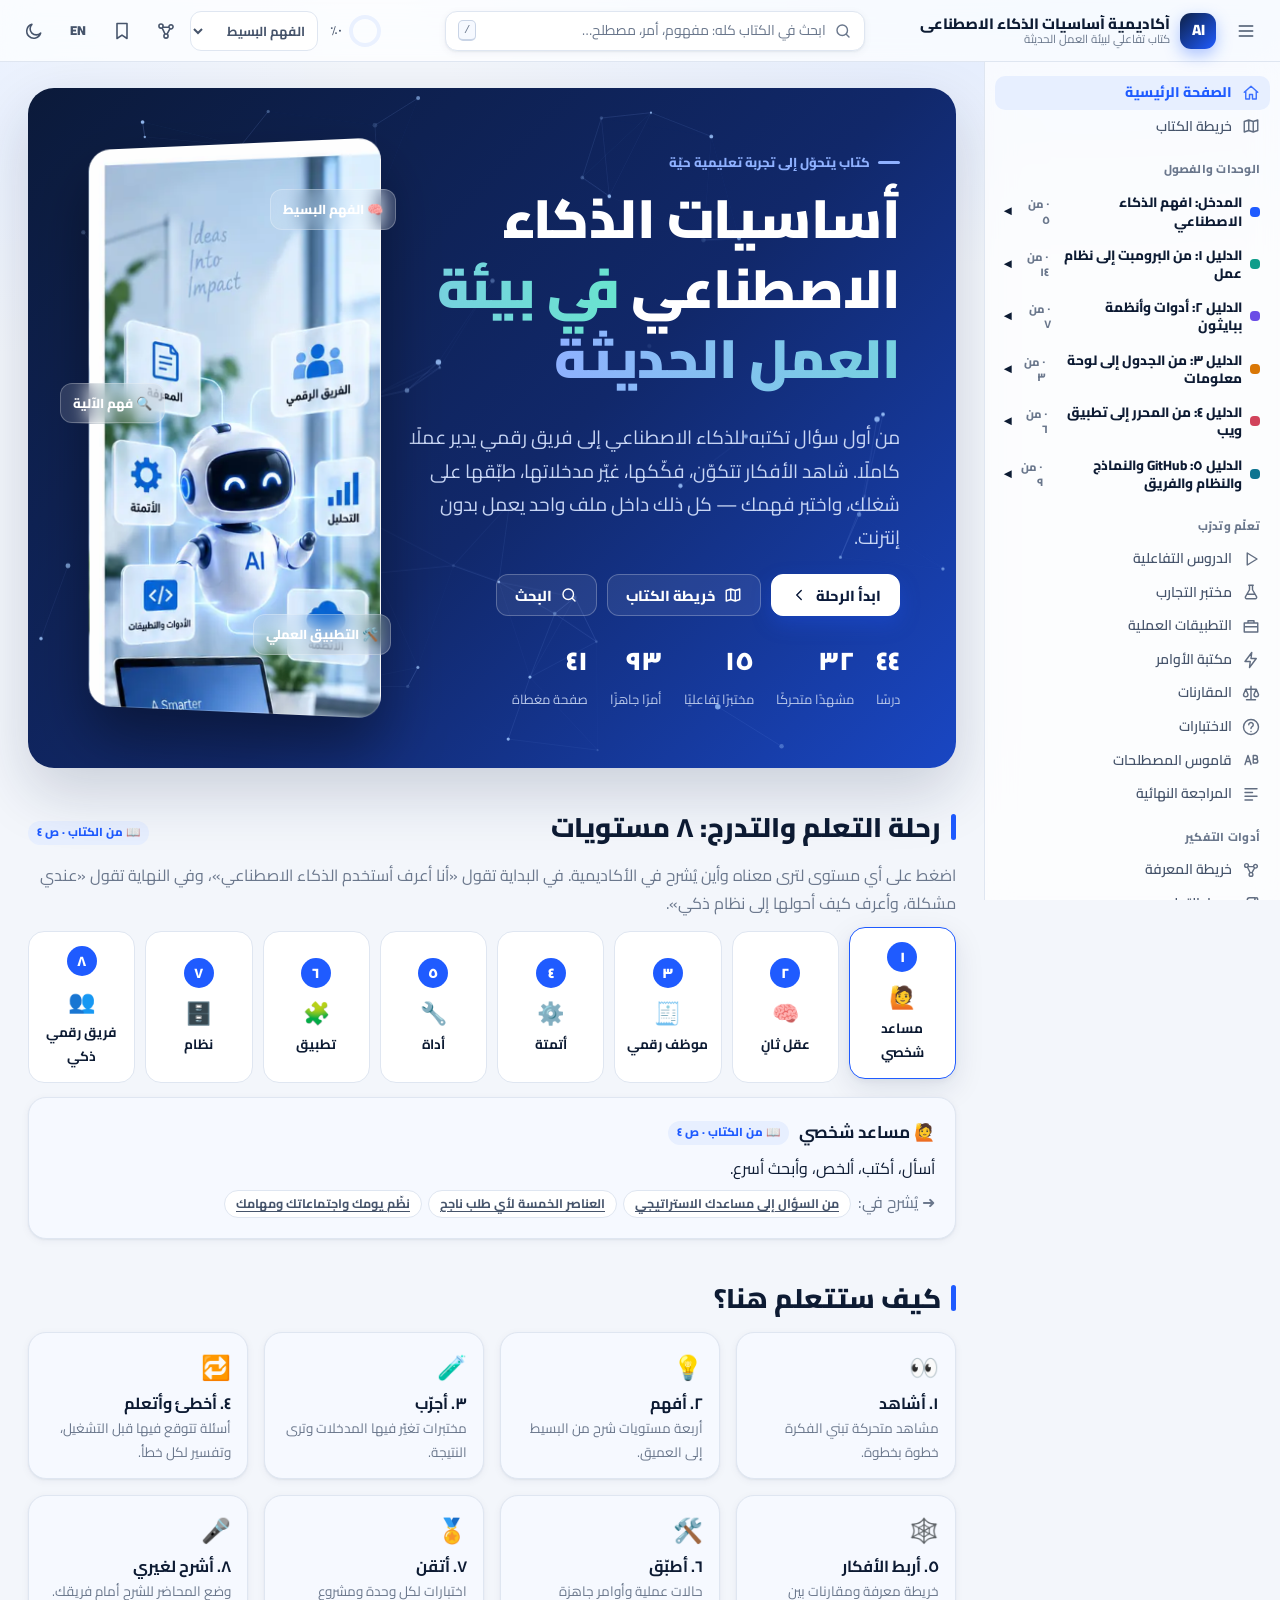
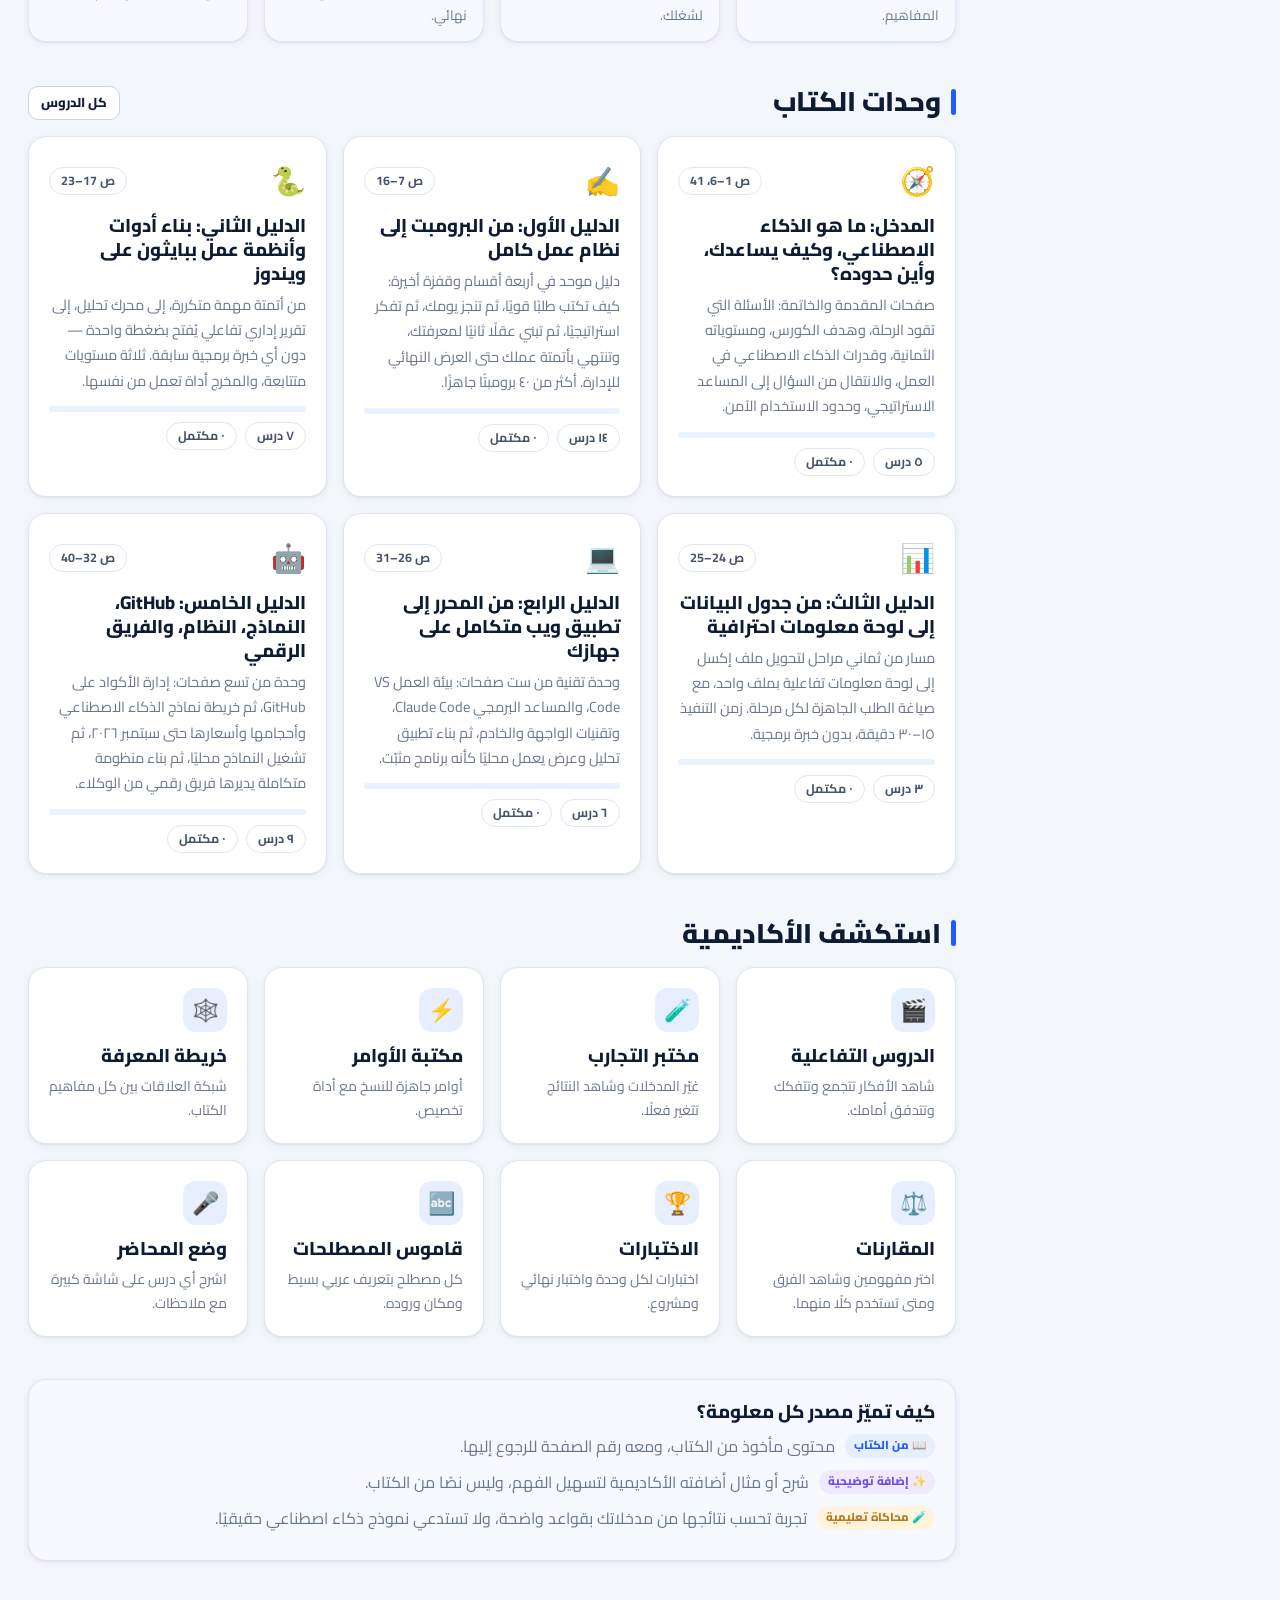
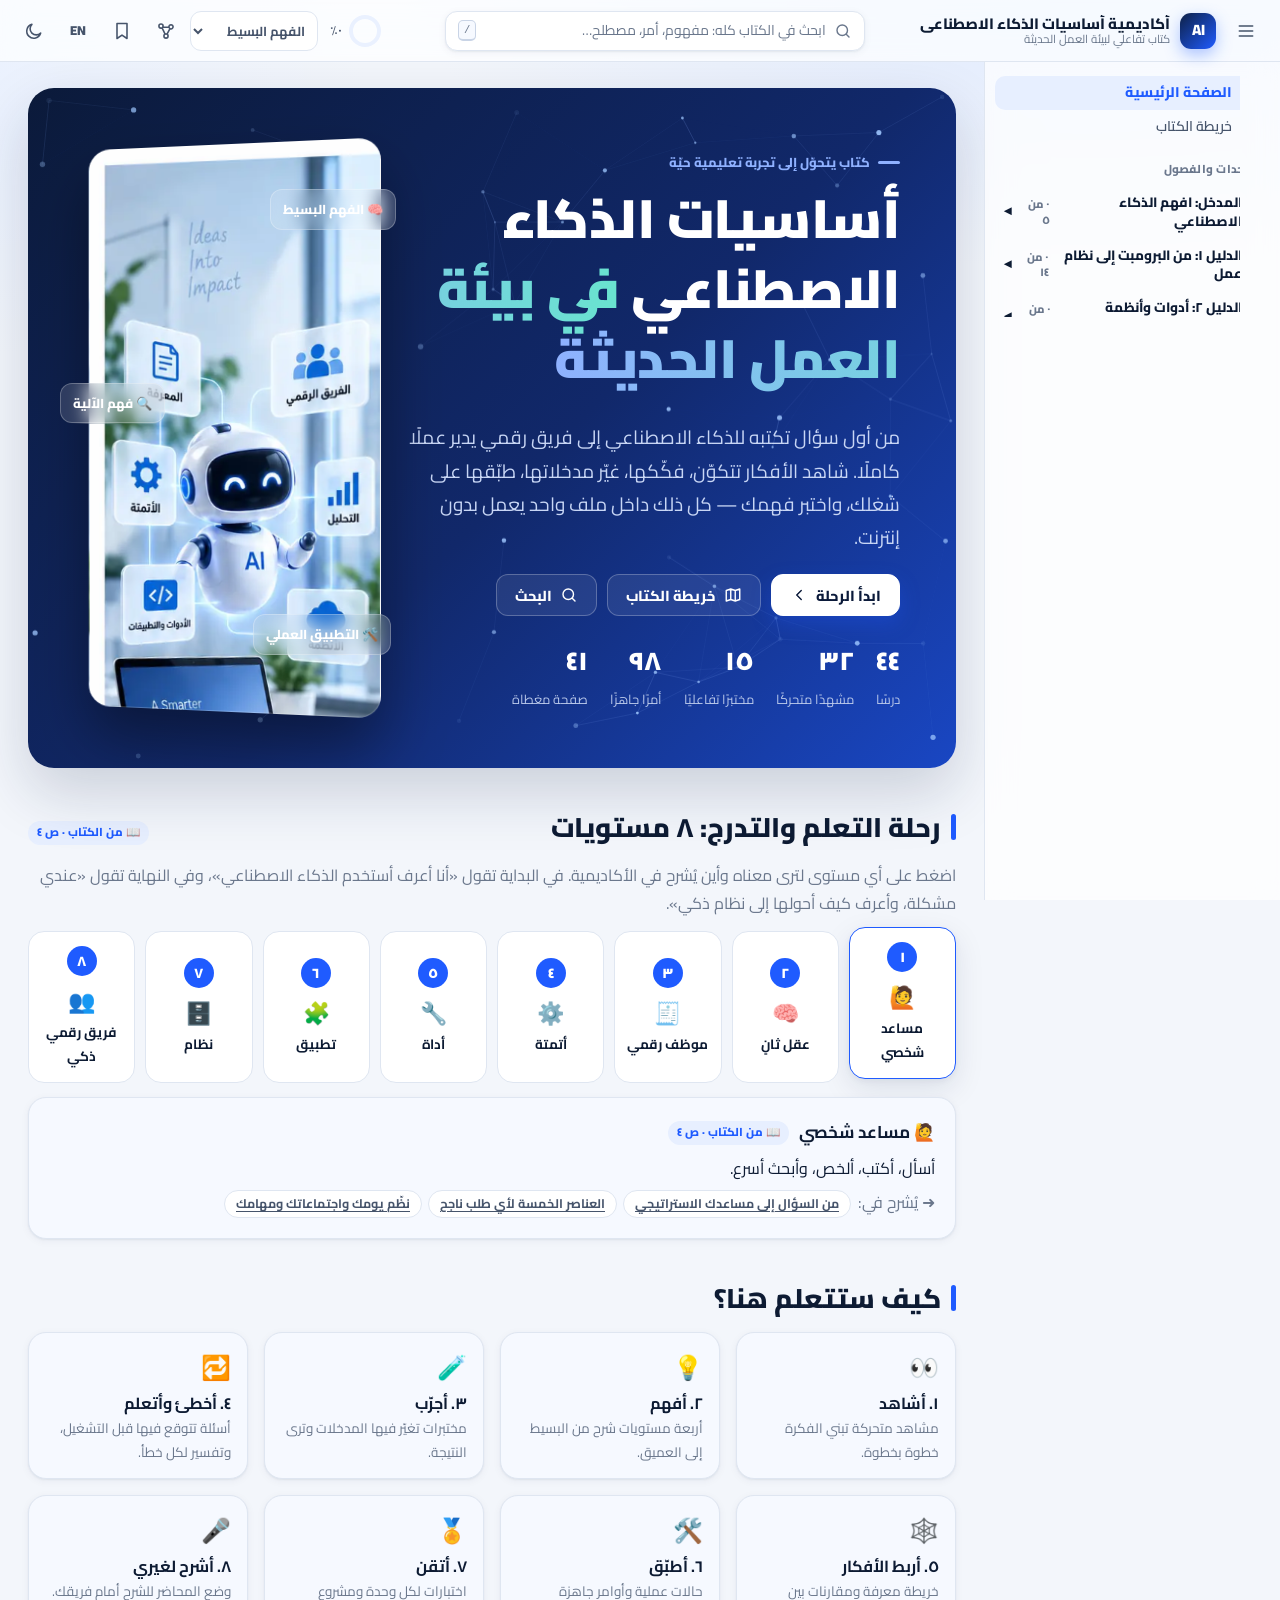
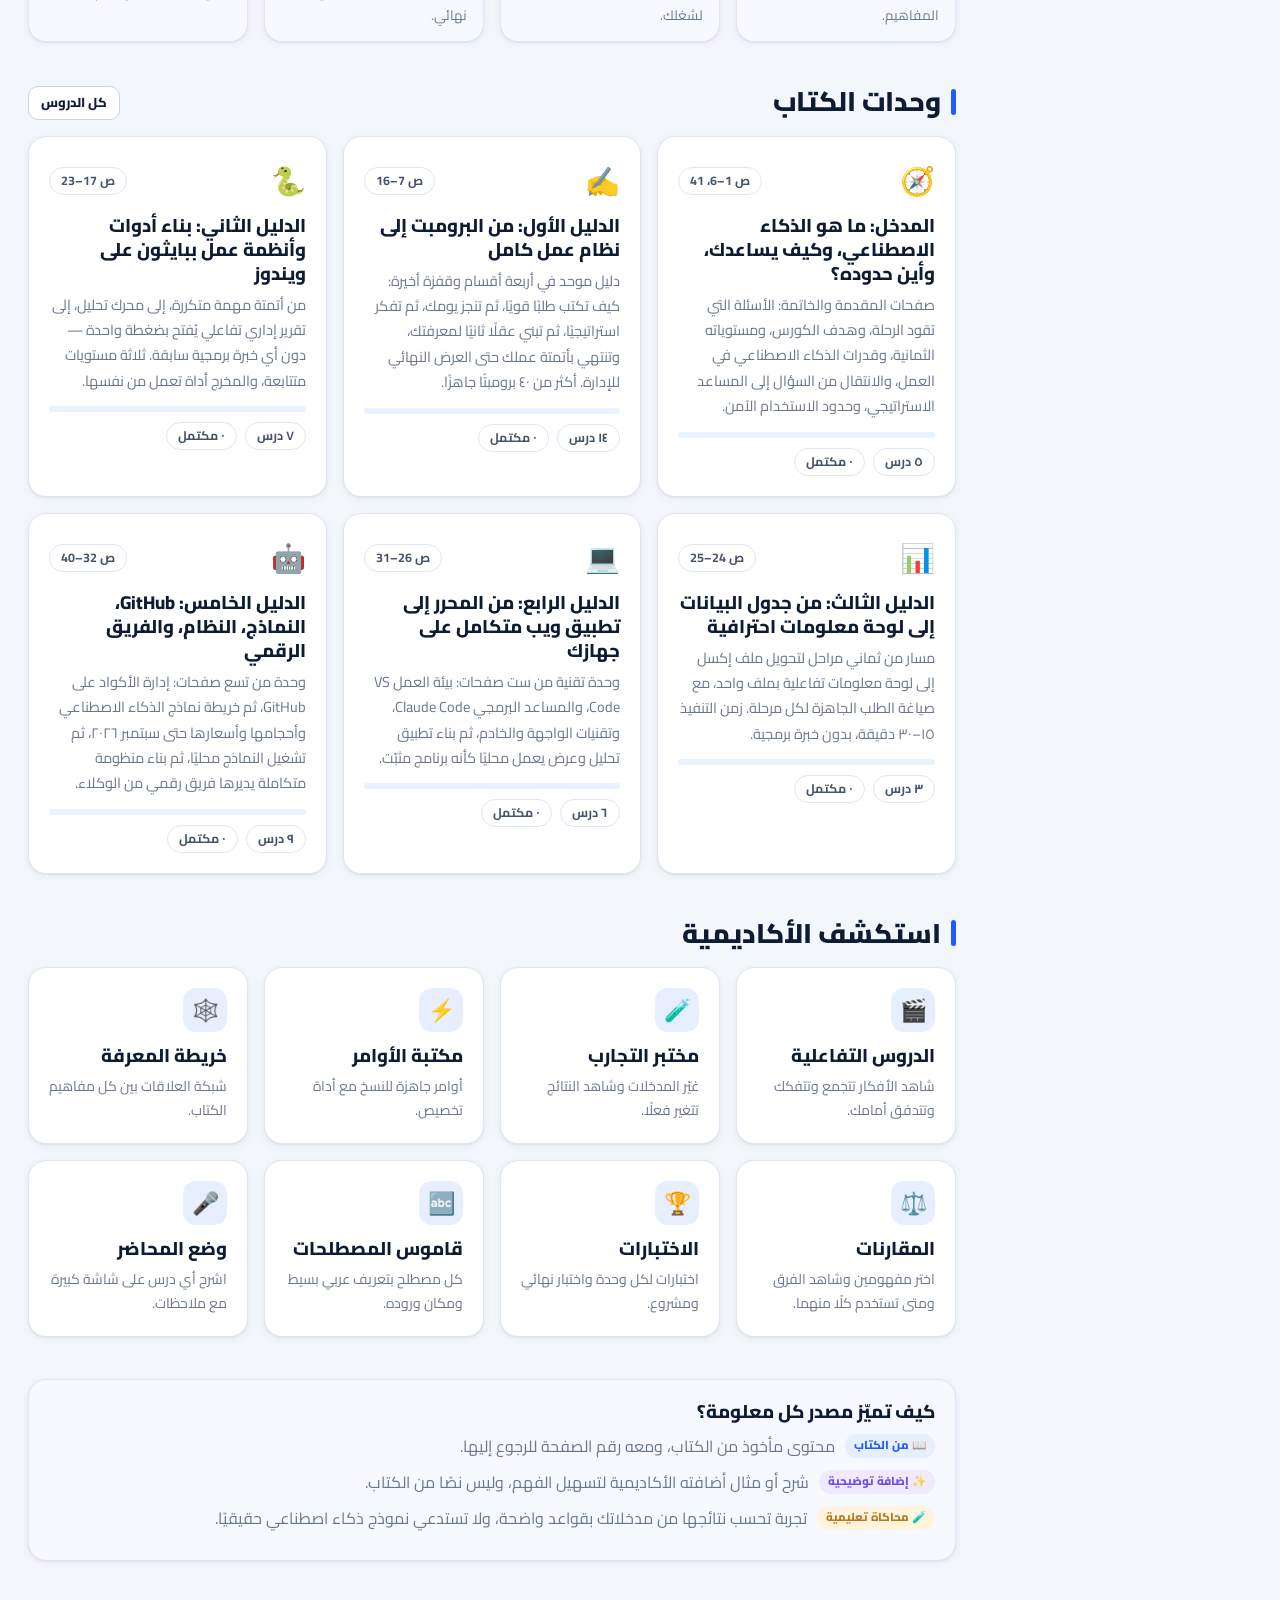
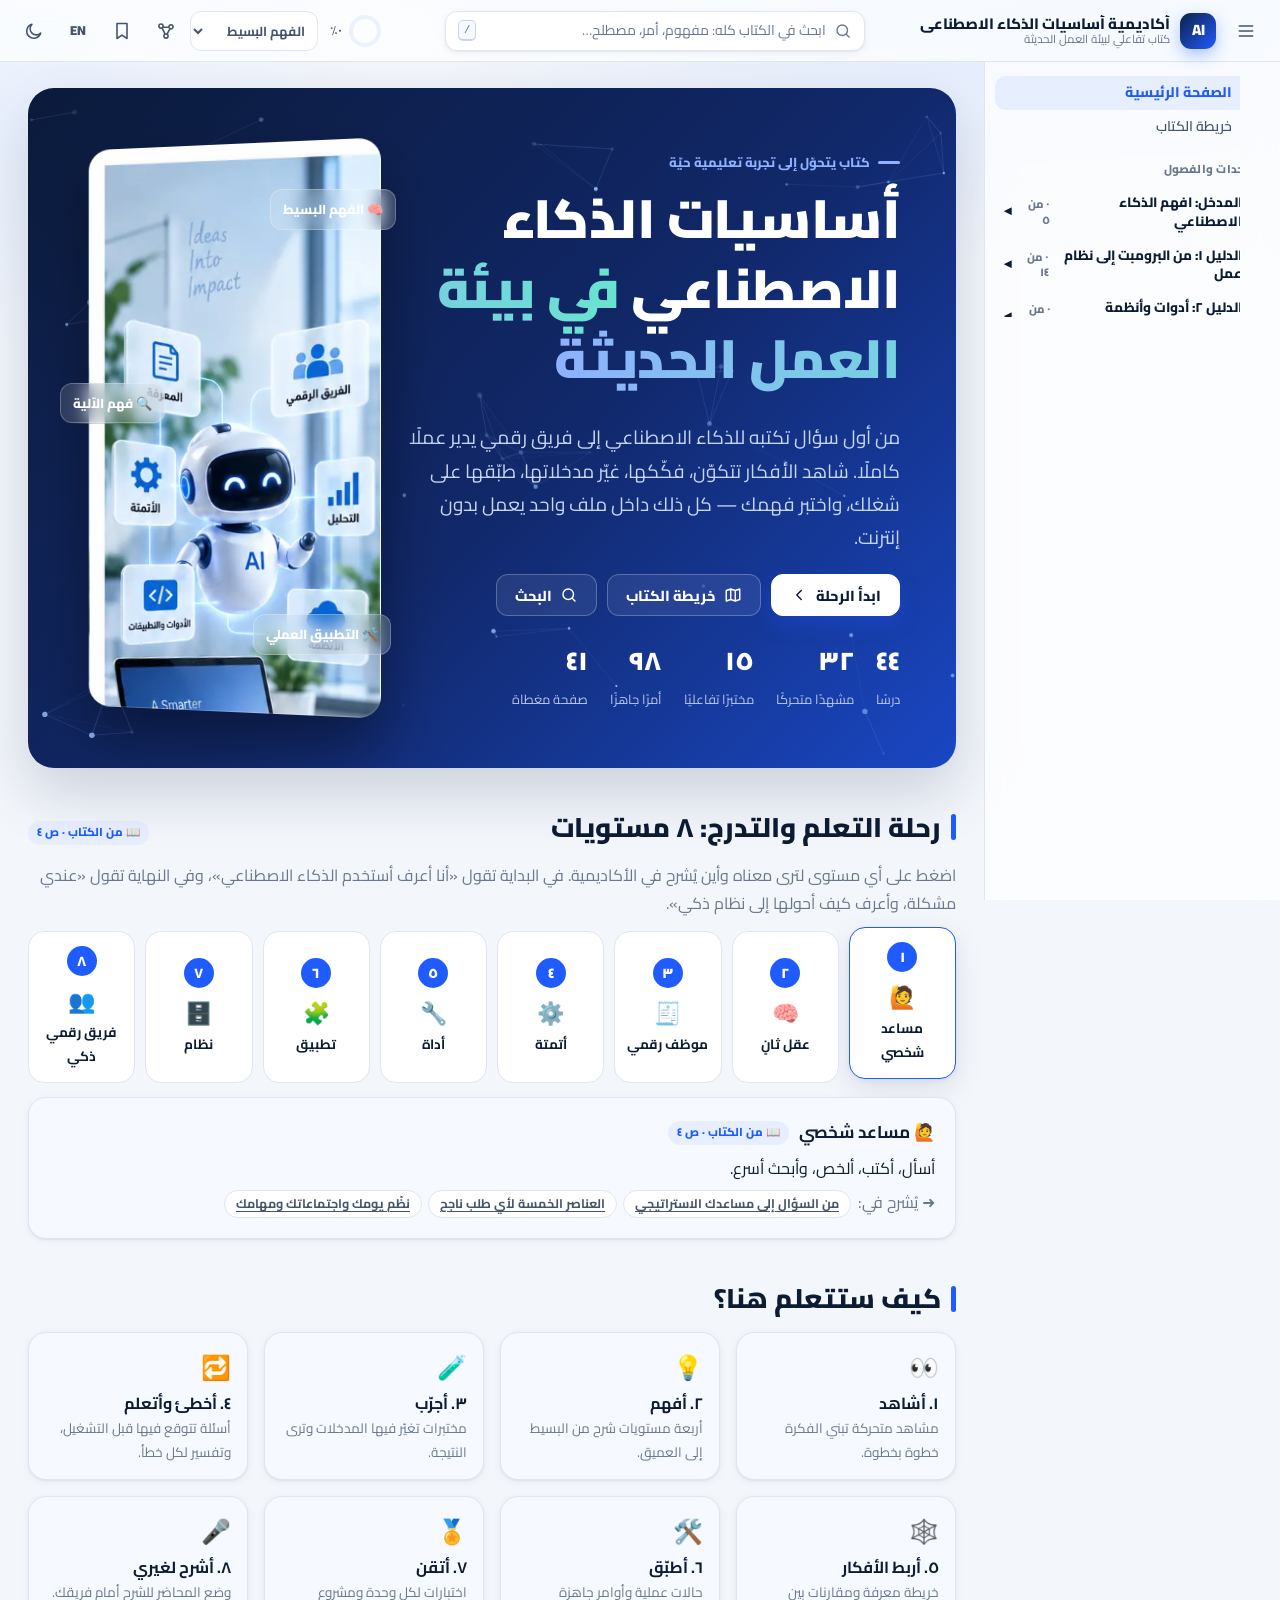
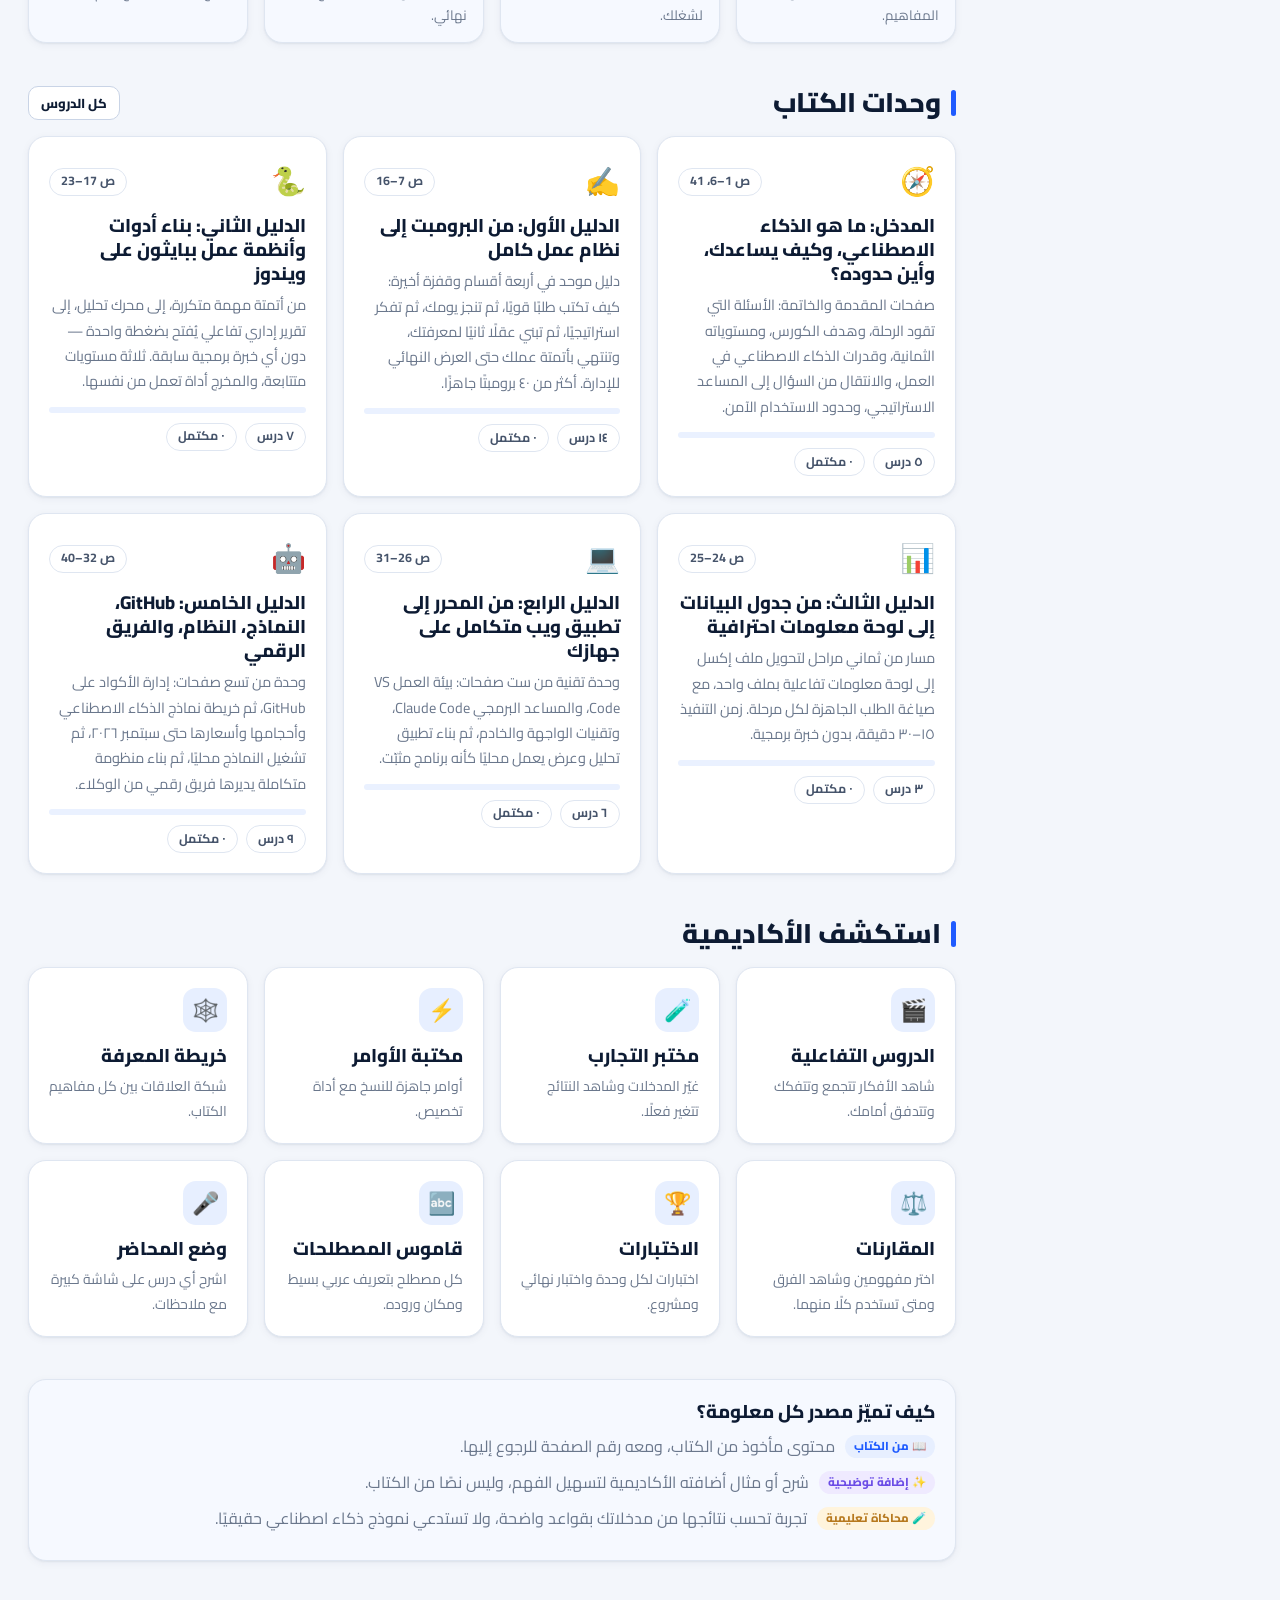
